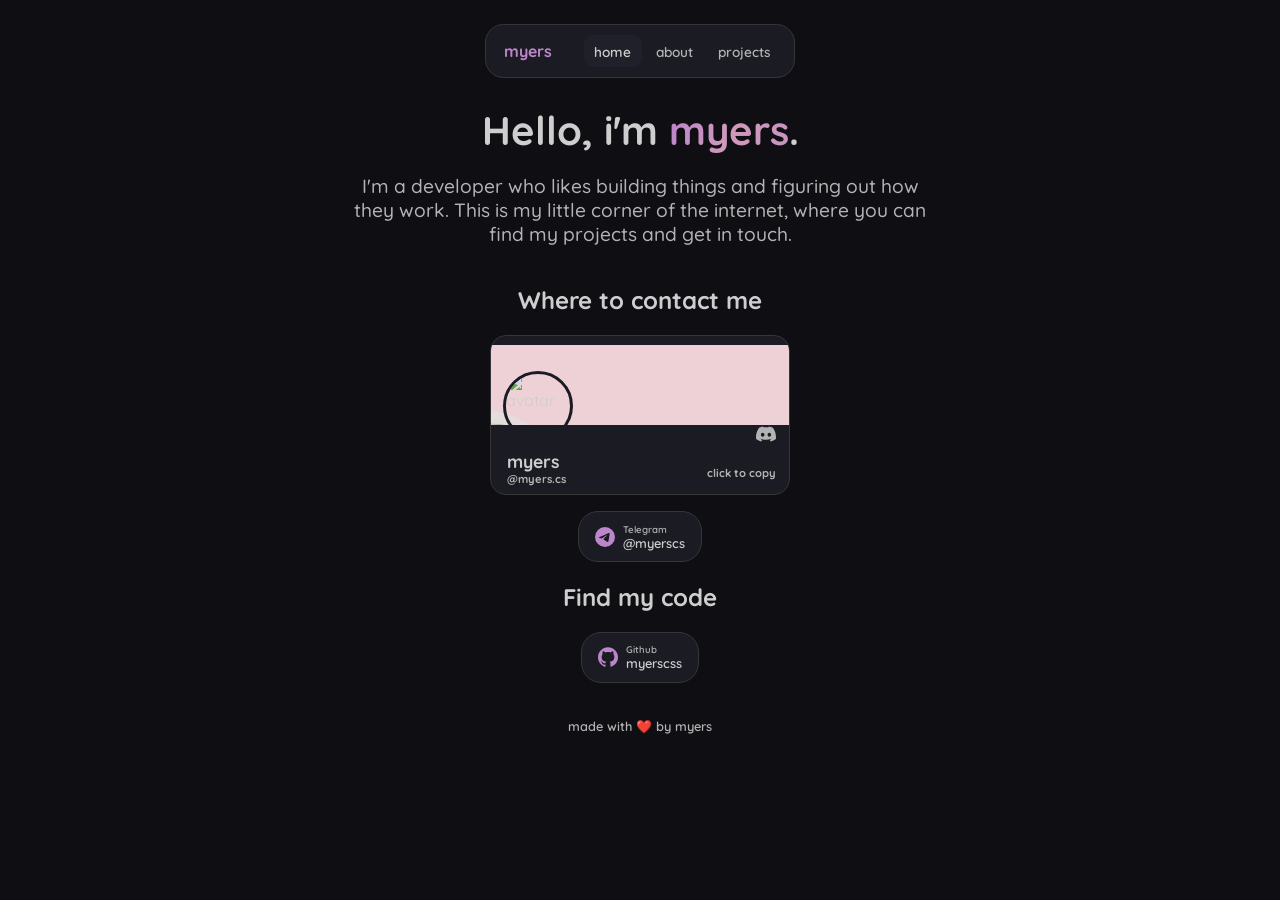
==== index.html @ e2584f58 "Initial commit: personal website Co-Authored-By: Claude Opus 5.5 <noreply@anthropic.com>" ====
<!doctype html>
<html lang="en">
  <head>
    <meta charset="UTF-8" />
    <meta name="viewport" content="width=device-width, initial-scale=1.0" />
    <title>myers</title>
    <link rel="icon" href="data:image/svg+xml,<svg xmlns='http://www.w3.org/2000/svg' viewBox='0 0 32 32'><rect width='32' height='32' rx='8' fill='%231b1b24'/><text x='16' y='23' font-family='sans-serif' font-weight='700' font-size='20' text-anchor='middle' fill='%23bc86ca'>m</text></svg>" />
    <link rel="stylesheet" href="style.css" />
  </head>
  <body data-page="home">
    <nav class="navbar" id="navbar"></nav>
    <main class="page-transition">
      <div class="centered">
        <h1 style="font-size: 2.5rem; margin-bottom: 0">
          Hello, i'm <span class="accent-gradient">myers</span>.
        </h1>

        <p>
          I'm a developer who likes building things and figuring out how they
          work. This is my little corner of the internet, where you can find my
          projects and get in touch.
        </p>

        <h2>Where to contact me</h2>
        <button class="discord-card" id="discord-card" type="button" title="Copy Discord username">
          <div class="discord-card-banner"></div>
          <span class="discord-card-icon" data-icon="discord"></span>
          <div class="discord-card-avatar-wrapper">
            <img class="discord-card-avatar" src="https://github.com/myerscss.png?size=128" alt="avatar" />
          </div>
          <div class="discord-card-content">
            <div class="discord-card-name">myers</div>
            <div class="discord-card-username">@myers.cs</div>
          </div>
          <span class="discord-card-hint">click to copy</span>
        </button>

        <div class="link-container">
          <a class="link-button" href="https://t.me/myerscs" target="_blank" rel="noreferrer">
            <div class="link-icon" data-icon="telegram"></div>
            <div class="link-text-container">
              <span class="link-text-upper">Telegram</span>
              <span class="link-text-lower">@myerscs</span>
            </div>
          </a>
        </div>

        <h2>Find my code</h2>
        <div class="link-container">
          <a class="link-button" href="https://github.com/myerscss" target="_blank" rel="noreferrer">
            <div class="link-icon" data-icon="github"></div>
            <div class="link-text-container">
              <span class="link-text-upper">Github</span>
              <span class="link-text-lower">myerscss</span>
            </div>
          </a>
        </div>
      </div>
    </main>
    <footer class="footer" id="footer"></footer>
    <script src="main.js"></script>
  </body>
</html>
---- style.css ----
/* imports */

@import url("https://fonts.googleapis.com/css2?family=Quicksand:wght@300..700&display=swap");

/* vars */

:root {
  --accent-color: #bc86ca;
  --border-primary: #363636;
  --border-active: #525252;

  --background-color: #0e0e13;
  --background-secondary: #1b1b24;
  --hover-color: #20202a;
  
  --text-primary: #cecece;
  --text-inactive: #b3b3b3;
}

/* misc */

body {
  background-color: var(--background-color);
  color: var(--text-primary);

  font-family: "Quicksand", sans-serif;
  font-optical-sizing: auto;
  font-style: normal;

  margin: 1.5rem;
}

.centered {
  display: flex;
  flex-direction: column;
  align-items: center;
  text-align: center;
  width: 100%;
}

.page-transition {
  animation: page-enter 0.28s ease-out both;
}

@keyframes page-enter {
  from {
    opacity: 0;
    transform: translateY(1rem);
  }
  to {
    opacity: 1;
    transform: translateY(0);
  }
}

@media (prefers-reduced-motion: reduce) {
  .page-transition {
    animation: none;
  }
}

/* text */

h1 {
  font-weight: 700;
}

h2:has(+ p) {
  margin-bottom: 0;
}

p {
  color: var(--text-inactive);
  font-size: 1.2rem;
  font-weight: 500;

  white-space: normal;
  overflow-wrap: break-word;

  max-width: 600px;
  width: 90%;
}

.accent {
  color: var(--accent-color);
  font-weight: 900;
}

.accent-gradient {
  background: linear-gradient(
    90deg,
    var(--accent-color) 0%,
    #cf9ab9 25%,
    var(--accent-color) 100%
  );
  background-size: 200% 100%;

  -webkit-background-clip: text;
  -webkit-text-fill-color: transparent;

  animation: shimmer 5s linear infinite;
}

@keyframes shimmer {
  0% {
    background-position: -200% 0;
  }
  100% {
    background-position: 200% 0;
  }
}

/* navbar */

.navbar {
  display: flex;
  align-items: center;
  justify-content: center;
  gap: 2rem;

  background-color: var(--background-secondary);
  padding: 0.65rem 0.8rem 0.65rem 1.1rem;
  width: fit-content;
  margin: auto;

  border: 1px solid var(--border-primary);
  border-radius: 1.15rem;
}

.navbar-brand {
  color: var(--accent-color);
  text-decoration: none;
  font-size: 1rem;
  font-weight: 700;
}

.navbar-links {
  display: flex;
  align-items: center;
  gap: 0.25rem;
}

.navbar-link {
  color: var(--text-inactive);
  text-decoration: none;
  font-size: 0.85rem;
  font-weight: 600;
  padding: 0.45rem 0.65rem;
  border-radius: 0.6rem;

  transition:
    color 0.2s ease-in-out,
    background-color 0.2s ease-in-out;
}

.navbar-link:hover {
  color: var(--text-primary);
}

.navbar-link-active {
  color: var(--text-primary);
  background-color: var(--hover-color);
}

/* links */

.link-container {
  display: flex;
  flex-wrap: wrap;
  flex-direction: row;
  justify-content: center;
  align-items: center;
  gap: 0.75rem;

  max-width: 600px;
}

.link-button {
  width: fit-content;
  display: inline-flex;
  align-items: center;
  gap: 0.5rem;

  text-decoration: none;
  text-wrap: none;

  padding: 0.65rem 1rem;
  background: var(--background-secondary);

  border-style: solid;
  border-color: var(--border-primary);
  border-width: 1px;
  border-radius: 1.25rem;

  transition:
    border-color 0.2s ease-in-out,
    background-color 0.2s ease-in-out;
}

.link-button:hover {
  border-color: var(--border-active);
  background-color: var(--hover-color);
}

.link-text-container {
  display: inline-flex;
  flex-direction: column;
  align-items: start;
}

.link-text-lower {
  color: var(--text-primary);
  font-weight: 600;
  font-size: 0.8rem;
}

.link-text-upper {
  color: var(--text-inactive);
  font-weight: 600;
  font-size: 0.6rem;
}

.link-icon {
  width: 20px;
  height: 20px;
  object-fit: contain;
  flex-shrink: 0;

  color: var(--accent-color);
}

/* project card */

.project-placeholder {
  height: 14rem;
  display: flex;
  align-items: center;
}

.project-container {
  display: flex;
  flex-wrap: wrap;
  flex-direction: row;
  justify-content: center;
  align-items: stretch;
  gap: 0.75rem;

  max-width: 90vw;
}

.project-card {
  width: 400px;
  min-height: 100px;
  max-width: 80vw;
  padding: 1rem;

  position: relative;
  display: flex;
  flex-direction: column;

  align-items: start;
  text-decoration: none;
  text-align: start;

  background: var(--background-secondary);
  border: 1px solid var(--border-primary);
  border-radius: 1.15rem;

  transition:
    border-color 0.2s ease-in-out,
    background-color 0.2s ease-in-out;
}

.project-card:hover {
  border-color: var(--border-active);
  background-color: var(--hover-color);
}

.project-title {
  color: var(--text-primary);
  font-size: 1.2rem;
  margin: 0 0 0.5rem;
  max-width: calc(100% - 2rem);
}

.project-description {
  flex: 1;

  color: var(--text-inactive);
  font-size: 0.85rem;
  line-height: 1.5;

  max-width: 100%;
  width: 100%;
  margin: 0 0 1.25rem;
}

.project-bottom-container {
  display: flex;
  align-items: center;
  flex-wrap: wrap;
  flex-direction: row;
  gap: 1rem;
  width: 100%;
  padding-top: 0.8rem;
  border-top: 1px solid var(--border-primary);
}

.project-lang,
.project-stars,
.project-forks {
  display: inline-flex;
  align-items: center;
  font-size: 0.85rem;
  font-weight: 700;
}

.project-lang {
  color: var(--text-inactive);
  display: flex;
  align-items: center;
}

.project-lang-dot {
  width: 10px;
  height: 10px;
  border-radius: 100%;
  margin-right: 0.4rem;
  transform: translateY(1px);
}

.project-stars {
  color: #d8bc58;
}

.project-forks {
  color: var(--text-inactive);
}

.project-faicon {
  margin-right: 0.4rem;
}

.project-icon {
  position: absolute;
  top: 1.15rem;
  right: 1.15rem;

  color: var(--text-inactive);
  pointer-events: none;
  transition: color 0.2s ease-in-out;
}

.project-card:hover .project-icon {
  color: var(--accent-color);
}

.closed-source-projects {
  width: 100%;
  margin-top: 2.5rem;
  text-align: center;
}

.closed-source-projects h2 {
  margin: 0 0 1rem;
}

.closed-source-projects .project-container {
  margin-inline: auto;
  justify-content: center;
}

.private-project-card:hover .project-icon {
  color: var(--text-inactive);
}

.project-links {
  gap: 0.6rem;
}

.project-link {
  display: inline-flex;
  align-items: center;
  gap: 0.4rem;
  padding: 0.45rem 0.65rem;

  color: var(--text-inactive);
  background-color: var(--background-secondary);
  border: 1px solid var(--border-primary);
  border-radius: 0.6rem;

  font-size: 0.75rem;
  font-weight: 700;
  text-decoration: none;

  transition:
    color 0.2s ease-in-out,
    border-color 0.2s ease-in-out,
    background-color 0.2s ease-in-out;
}

.project-link:hover {
  color: var(--text-primary);
  border-color: var(--border-active);
  background-color: var(--hover-color);
}

/* discord card */

.discord-card {
  width: 300px;
  height: 160px;
  margin-bottom: 1rem;

  position: relative;
  text-align: left;

  overflow: hidden;
  background: var(--background-secondary);
  border: 1px solid var(--border-primary);
  border-radius: 1rem;

  text-decoration: none;
  color: var(--text-primary);

  transition:
    border-color 0.2s ease-in-out,
    background-color 0.2s ease-in-out;
}

.discord-card:hover {
  border-color: var(--border-active);
  background-color: var(--hover-color);
}

.discord-card-username {
  font-weight: 700;
  font-size: 0.7rem;
  color: var(--text-inactive);
}

.discord-card-name {
  font-weight: 800;
  font-size: 1.1rem;
}

.discord-card-banner {
  width: 100%;
  height: 80px;
  object-fit: cover;
}

.discord-card-avatar-wrapper {
  position: absolute;
  top: 35px;
  left: 12px;

  width: 64px;
  height: 64px;
}

.discord-card-avatar,
.discord-card-avatar-deco {
  position: absolute;
  inset: 0;

  width: 100%;
  height: 100%;
}

.discord-card-avatar {
  border-radius: 50%;
  border: 3px solid var(--background-secondary);
  object-fit: cover;
}

.discord-card-avatar-deco {
  inset: -7%;
  width: 120%;
  height: 120%;

  object-fit: contain;
  pointer-events: none;
}

.discord-status {
  position: absolute;
  bottom: -5px;
  right: -4px;

  width: 14px;
  height: 14px;

  border-radius: 50%;
  border: 3px solid var(--background-secondary);
}

.discord-status-online {
  background: #3ba55d;
}

.discord-status-idle {
  background: #faa61a;
}

.discord-status-dnd {
  background: #ed4245;
}

.discord-status-offline {
  background: #747f8d;
}

.discord-card-content {
  margin-top: 25px;
  padding-left: 16px;
}

.discord-card-icon {
  position: absolute;
  top: 5.5rem;
  right: 0.8rem;

  color: var(--text-inactive);
  pointer-events: none;
}

/* footer */

.footer {
  margin: 2rem auto;
  width: fit-content;
  text-align: center;
}

.footer-text {
  text-decoration: none;
  color: var(--text-inactive);
  font-weight: 600;
  font-size: 0.8rem;
}

.footer-link {
  color: var(--text-primary);
  font-weight: 700;

  transition: color 0.2s ease-in-out;
}

.footer-link:hover {
  color: var(--accent-color);
}

/* misc */

.spinner {
  animation: spin 1s linear infinite;
}

.fingerprint-container {
  display: flex;
  align-items: center;
  gap: 8px;
}

.fingerprint-container code {
  line-height: 1;
}

.fingerprint-container button {
  color: var(--accent-color);
  display: flex;
  align-items: center;
  justify-content: center;
  padding: 0;
  border: 0;
  background: none;
}

.cat {
  width: 100px;
  position: fixed;
  bottom: 0;
  left: 0;
  opacity: 30%;
}

@keyframes spin {
  from {
    transform: rotate(0deg);
  }
  to {
    transform: rotate(360deg);
  }
}

@media (max-width: 480px) {
  .navbar {
    gap: 0.75rem;
    padding: 0.55rem 0.6rem 0.55rem 0.75rem;
  }

  .navbar-brand {
    font-size: 0.9rem;
  }

  .navbar-link {
    padding: 0.4rem 0.45rem;
    font-size: 0.75rem;
  }
}

/* static-site additions */

html {
  background-color: var(--background-color);
}

.link-icon svg {
  width: 20px;
  height: 20px;
  display: block;
  fill: currentColor;
}

.discord-card {
  cursor: pointer;
  display: block;
  font: inherit;
  padding: 0;
}

.discord-card-banner {
  background: url("banner.png") center / cover no-repeat;
}

.discord-card-icon {
  width: 20px;
  height: 20px;
  fill: currentColor;
}

.discord-card-hint {
  position: absolute;
  bottom: 0.9rem;
  right: 0.8rem;
  font-size: 0.7rem;
  font-weight: 700;
  color: var(--text-inactive);
  transition: color 0.2s ease-in-out;
}

.discord-card:hover .discord-card-hint {
  color: var(--accent-color);
}

.project-empty {
  color: var(--text-inactive);
  font-weight: 600;
}
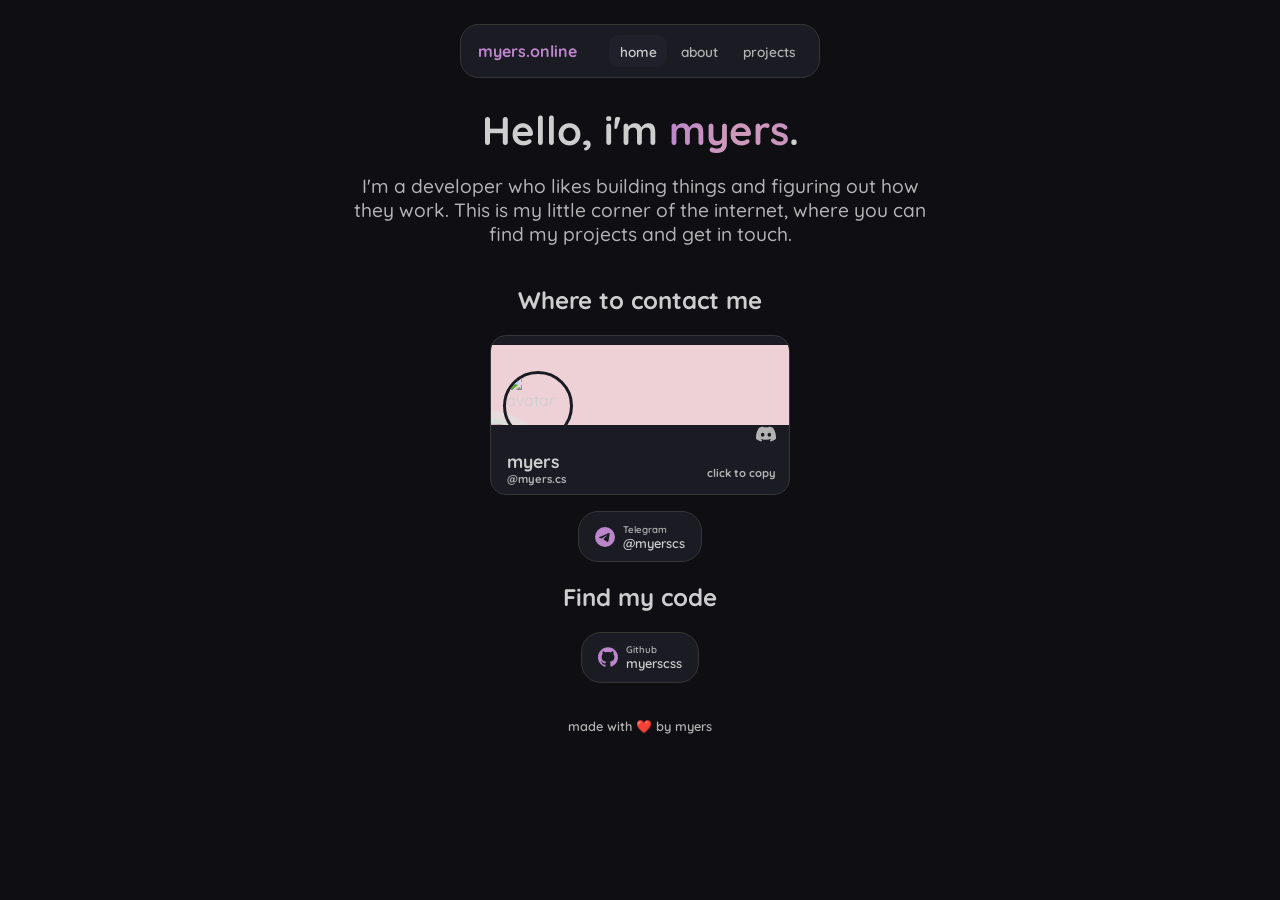
==== commit 9ce01506: "Use myers.online as the site name Co-Authored-By: Claude Opus 5.5 <noreply@anthropic.com>" ====
--- a/index.html
+++ b/index.html
@@ -3,7 +3,7 @@
   <head>
     <meta charset="UTF-8" />
     <meta name="viewport" content="width=device-width, initial-scale=1.0" />
-    <title>myers</title>
+    <title>myers.online</title>
     <link rel="icon" href="data:image/svg+xml,<svg xmlns='http://www.w3.org/2000/svg' viewBox='0 0 32 32'><rect width='32' height='32' rx='8' fill='%231b1b24'/><text x='16' y='23' font-family='sans-serif' font-weight='700' font-size='20' text-anchor='middle' fill='%23bc86ca'>m</text></svg>" />
     <link rel="stylesheet" href="style.css" />
   </head>
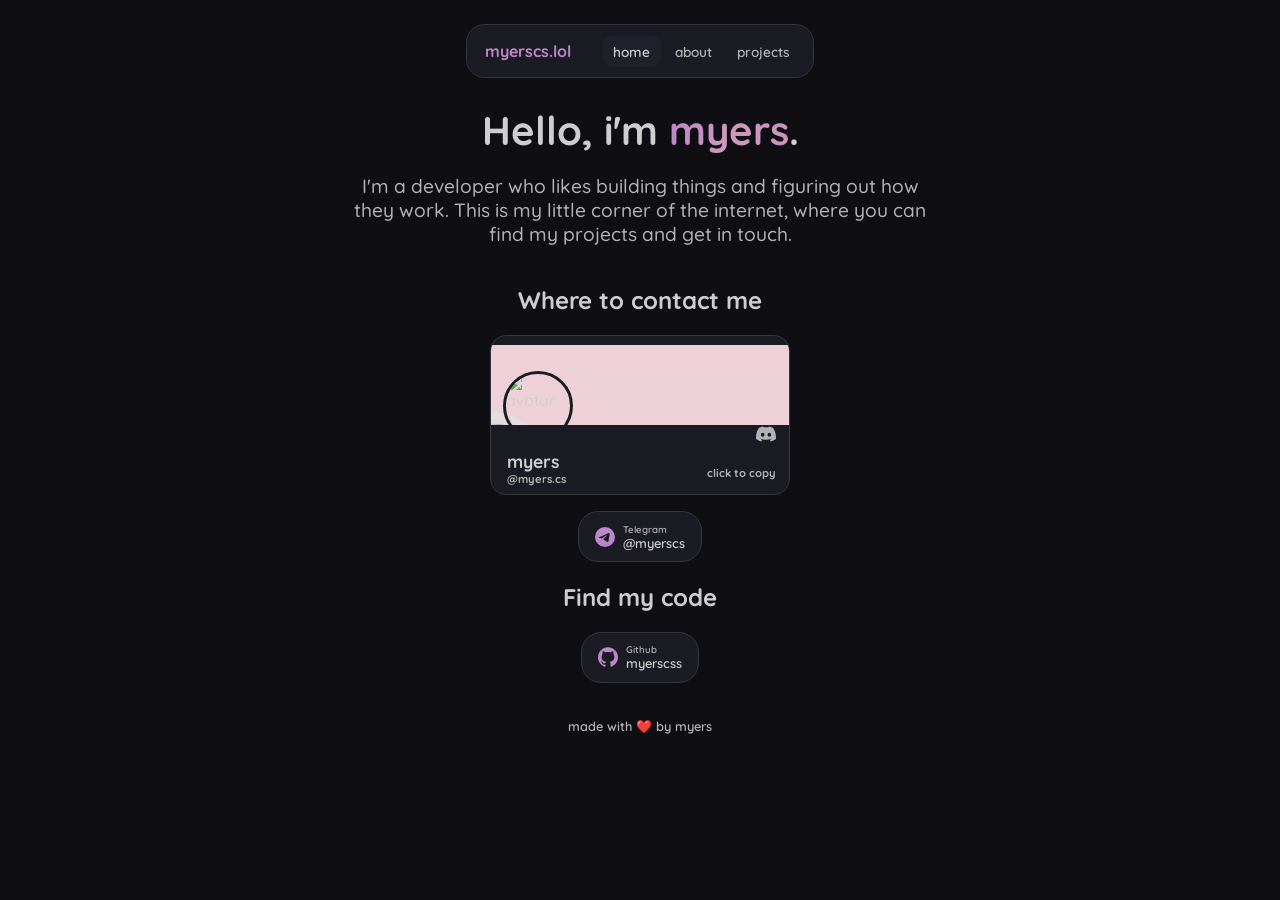
==== commit a566eaf0: "Rename site to myerscs.lol Co-Authored-By: Claude Opus 5.5 <noreply@anthropic.com>" ====
--- a/index.html
+++ b/index.html
@@ -3,7 +3,7 @@
   <head>
     <meta charset="UTF-8" />
     <meta name="viewport" content="width=device-width, initial-scale=1.0" />
-    <title>myers.online</title>
+    <title>myerscs.lol</title>
     <link rel="icon" href="data:image/svg+xml,<svg xmlns='http://www.w3.org/2000/svg' viewBox='0 0 32 32'><rect width='32' height='32' rx='8' fill='%231b1b24'/><text x='16' y='23' font-family='sans-serif' font-weight='700' font-size='20' text-anchor='middle' fill='%23bc86ca'>m</text></svg>" />
     <link rel="stylesheet" href="style.css" />
   </head>
